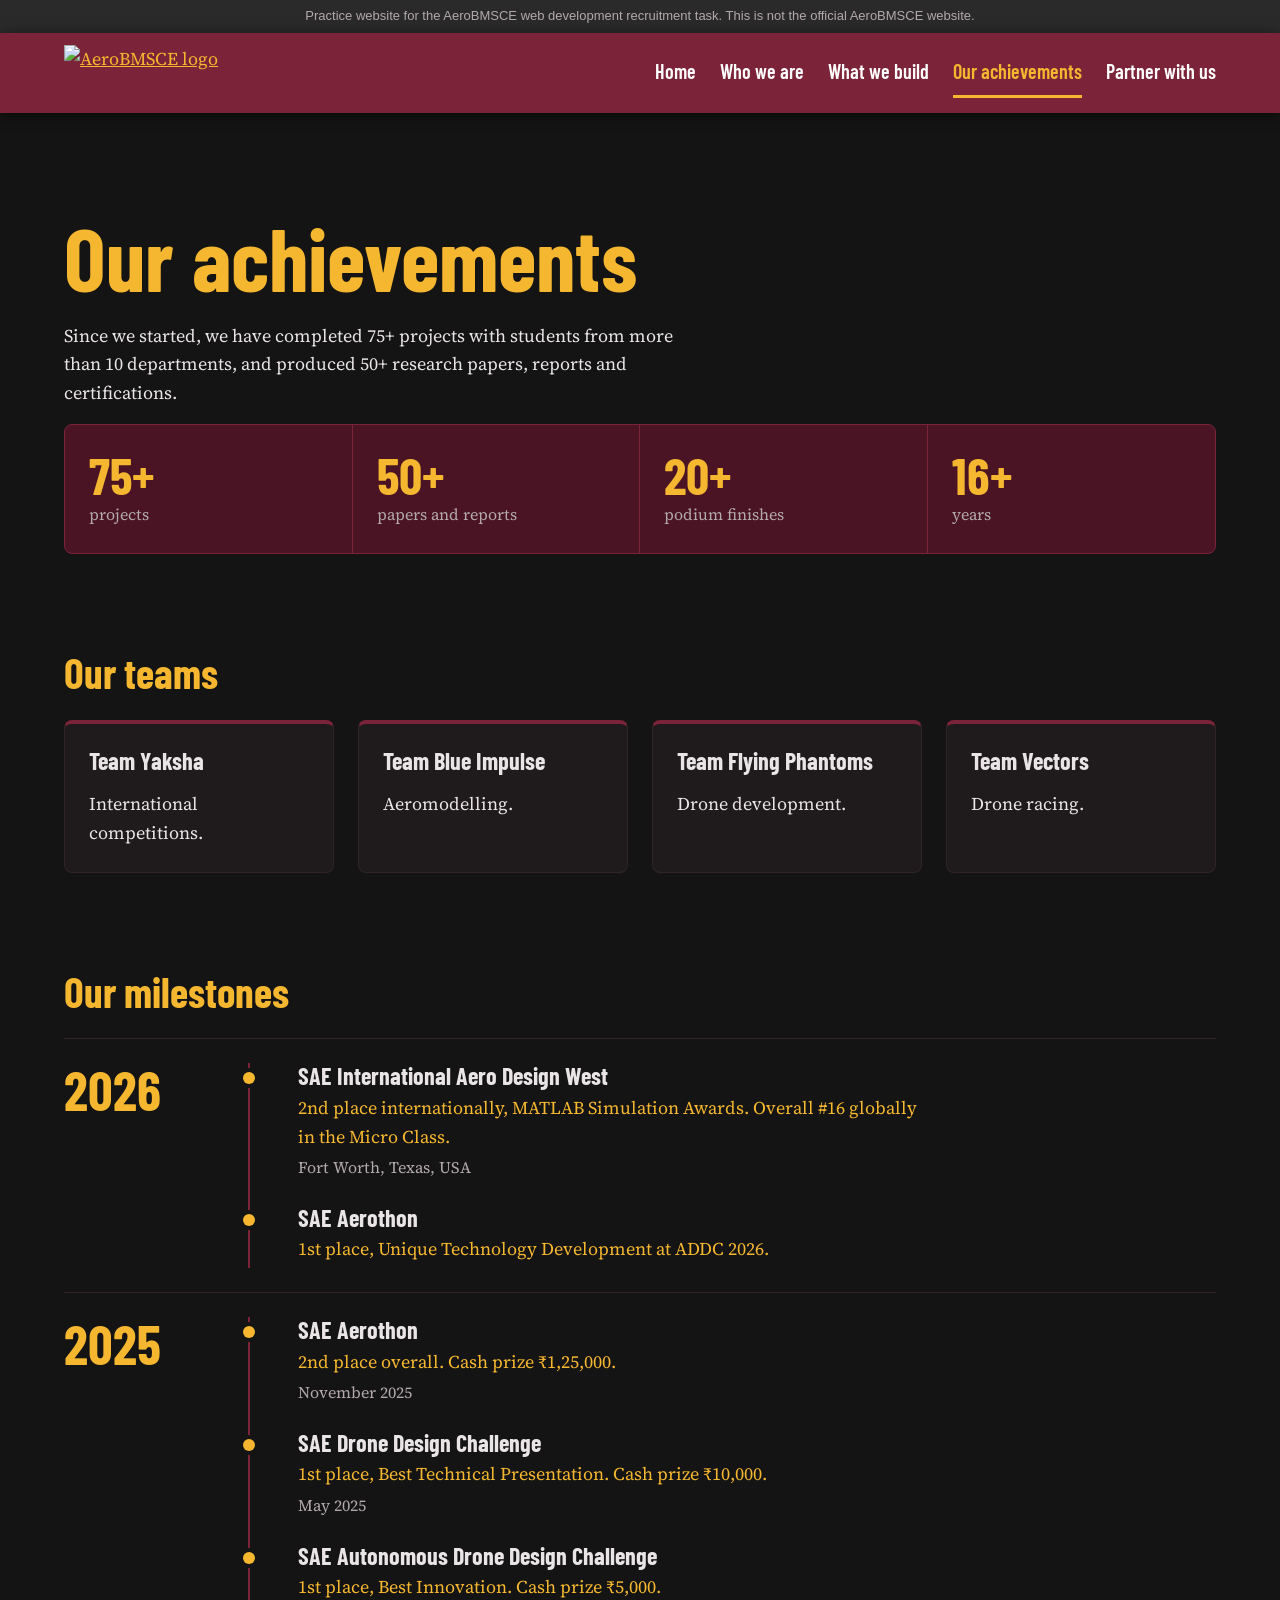
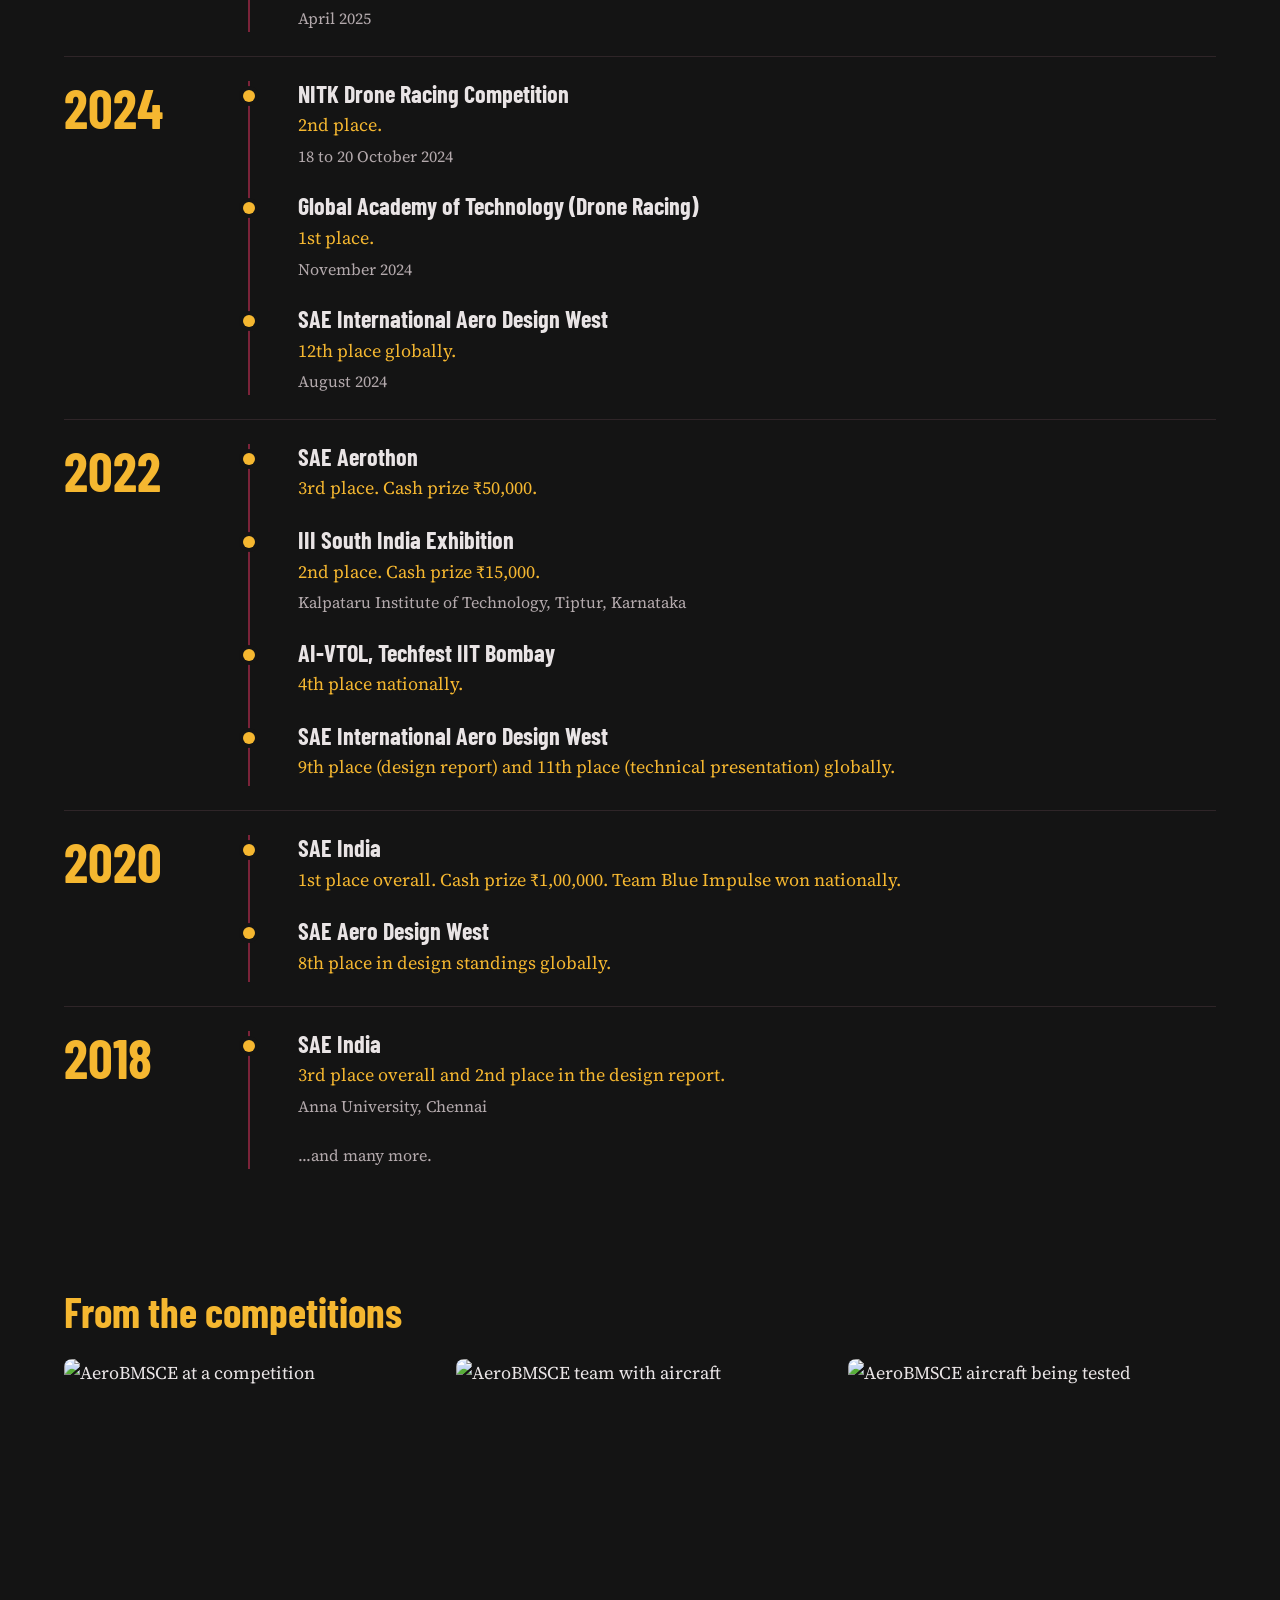
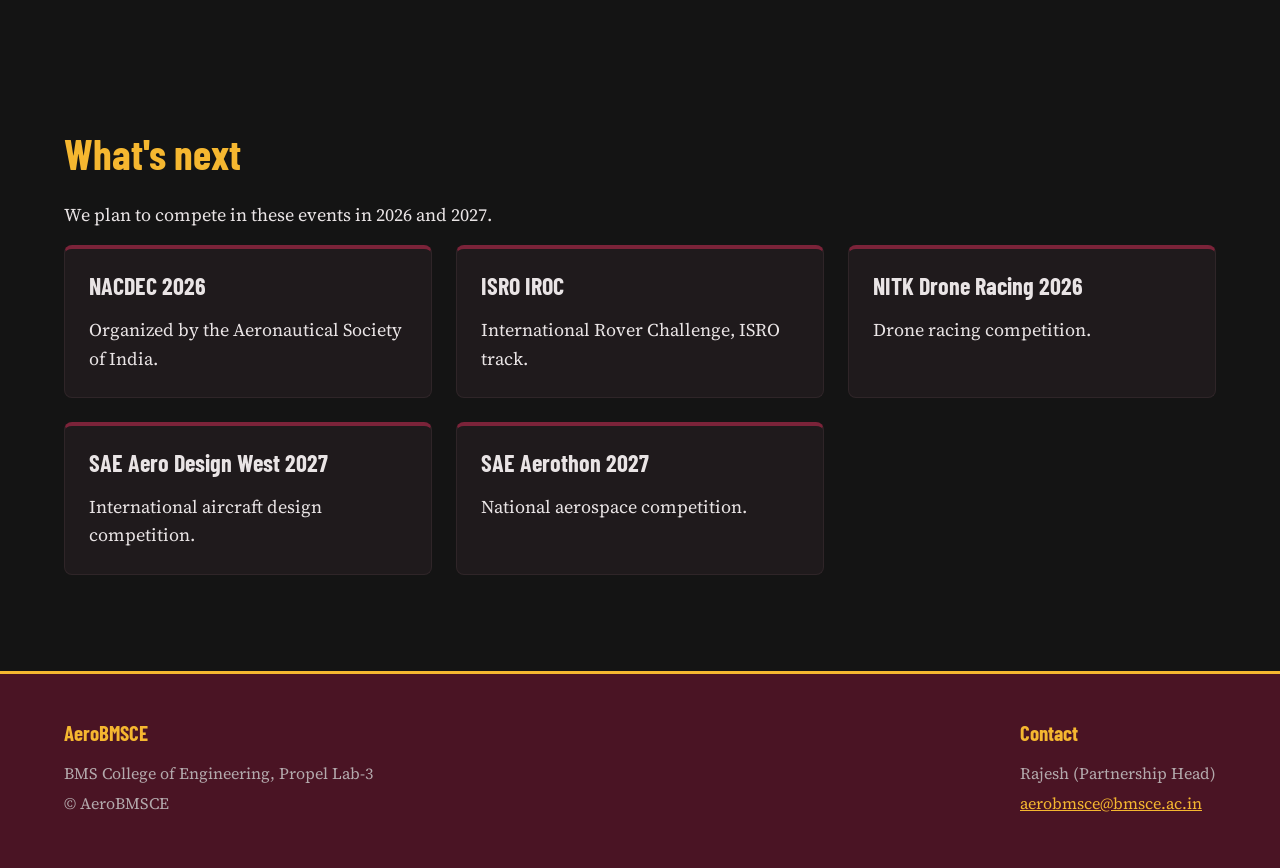
==== achievements.html @ 8222a7ce "Add files via upload" ====
<!DOCTYPE html>
<html lang="en">
<head>
  <meta charset="utf-8">
  <meta name="viewport" content="width=device-width, initial-scale=1">
  <meta name="robots" content="noindex">
  <title>Our achievements | AeroBMSCE</title>

  <link rel="preconnect" href="https://fonts.googleapis.com">
  <link rel="preconnect" href="https://fonts.gstatic.com" crossorigin>
  <link href="https://fonts.googleapis.com/css2?family=Barlow+Condensed:wght@600;700&family=Source+Serif+4:wght@400;600&display=swap" rel="stylesheet">

  <link rel="stylesheet" href="style.css">
</head>
<body>

  <div class="notice">Practice website for the AeroBMSCE web development recruitment task. This is not the official AeroBMSCE website.</div>

  <!-- ===== NAVIGATION ===== -->
  <header class="site-header">
    <div class="container">
      <a class="logo" href="index.html"><img src="images/header-logo.png" alt="AeroBMSCE logo"></a>
      <nav class="nav">
        <a href="index.html">Home</a>
        <a href="who-we-are.html">Who we are</a>
        <a href="what-we-build.html">What we build</a>
        <a href="achievements.html" class="active">Our achievements</a>
        <a href="partner.html">Partner with us</a>
      </nav>
    </div>
  </header>

  <main>

    <!-- ===== TITLE + NUMBERS ===== -->
    <section class="section">
      <div class="container">
        <h1>Our achievements</h1>
        <p>Since we started, we have completed 75+ projects with students from more than 10 departments, and produced 50+ research papers, reports and certifications.</p>
        <div class="stats">
          <div class="stat"><strong>75+</strong><span>projects</span></div>
          <div class="stat"><strong>50+</strong><span>papers and reports</span></div>
          <div class="stat"><strong>20+</strong><span>podium finishes</span></div>
          <div class="stat"><strong>16+</strong><span>years</span></div>
        </div>
      </div>
    </section>

    <!-- ===== OUR TEAMS ===== -->
    <section class="section">
      <div class="container">
        <h2>Our teams</h2>
        <div class="grid grid-4">
          <div class="card"><h3>Team Yaksha</h3><p>International competitions.</p></div>
          <div class="card"><h3>Team Blue Impulse</h3><p>Aeromodelling.</p></div>
          <div class="card"><h3>Team Flying Phantoms</h3><p>Drone development.</p></div>
          <div class="card"><h3>Team Vectors</h3><p>Drone racing.</p></div>
        </div>
      </div>
    </section>

    <!-- ===== MILESTONES BY YEAR ===== -->
    <section class="section">
      <div class="container">
        <h2>Our milestones</h2>

        <div class="year-block">
          <div class="year">2026</div>
          <div>
            <div class="entry">
              <h3>SAE International Aero Design West</h3>
              <p class="result">2nd place internationally, MATLAB Simulation Awards. Overall #16 globally in the Micro Class.</p>
              <p class="meta">Fort Worth, Texas, USA</p>
            </div>
            <div class="entry">
              <h3>SAE Aerothon</h3>
              <p class="result">1st place, Unique Technology Development at ADDC 2026.</p>
            </div>
          </div>
        </div>

        <div class="year-block">
          <div class="year">2025</div>
          <div>
            <div class="entry">
              <h3>SAE Aerothon</h3>
              <p class="result">2nd place overall. Cash prize ₹1,25,000.</p>
              <p class="meta">November 2025</p>
            </div>
            <div class="entry">
              <h3>SAE Drone Design Challenge</h3>
              <p class="result">1st place, Best Technical Presentation. Cash prize ₹10,000.</p>
              <p class="meta">May 2025</p>
            </div>
            <div class="entry">
              <h3>SAE Autonomous Drone Design Challenge</h3>
              <p class="result">1st place, Best Innovation. Cash prize ₹5,000.</p>
              <p class="meta">April 2025</p>
            </div>
          </div>
        </div>

        <div class="year-block">
          <div class="year">2024</div>
          <div>
            <div class="entry">
              <h3>NITK Drone Racing Competition</h3>
              <p class="result">2nd place.</p>
              <p class="meta">18 to 20 October 2024</p>
            </div>
            <div class="entry">
              <h3>Global Academy of Technology (Drone Racing)</h3>
              <p class="result">1st place.</p>
              <p class="meta">November 2024</p>
            </div>
            <div class="entry">
              <h3>SAE International Aero Design West</h3>
              <p class="result">12th place globally.</p>
              <p class="meta">August 2024</p>
            </div>
          </div>
        </div>

        <div class="year-block">
          <div class="year">2022</div>
          <div>
            <div class="entry">
              <h3>SAE Aerothon</h3>
              <p class="result">3rd place. Cash prize ₹50,000.</p>
            </div>
            <div class="entry">
              <h3>III South India Exhibition</h3>
              <p class="result">2nd place. Cash prize ₹15,000.</p>
              <p class="meta">Kalpataru Institute of Technology, Tiptur, Karnataka</p>
            </div>
            <div class="entry">
              <h3>AI-VTOL, Techfest IIT Bombay</h3>
              <p class="result">4th place nationally.</p>
            </div>
            <div class="entry">
              <h3>SAE International Aero Design West</h3>
              <p class="result">9th place (design report) and 11th place (technical presentation) globally.</p>
            </div>
          </div>
        </div>

        <div class="year-block">
          <div class="year">2020</div>
          <div>
            <div class="entry">
              <h3>SAE India</h3>
              <p class="result">1st place overall. Cash prize ₹1,00,000. Team Blue Impulse won nationally.</p>
            </div>
            <div class="entry">
              <h3>SAE Aero Design West</h3>
              <p class="result">8th place in design standings globally.</p>
            </div>
          </div>
        </div>

        <div class="year-block">
          <div class="year">2018</div>
          <div>
            <div class="entry">
              <h3>SAE India</h3>
              <p class="result">3rd place overall and 2nd place in the design report.</p>
              <p class="meta">Anna University, Chennai</p>
            </div>
            <p class="meta">...and many more.</p>
          </div>
        </div>
      </div>
    </section>

    <!-- ===== PHOTOS ===== -->
    <section class="section">
      <div class="container">
        <h2>From the competitions</h2>
        <div class="grid grid-3 gallery">
          <img src="images/photo5.jpg" alt="AeroBMSCE at a competition">
          <img src="images/photo6.jpg" alt="AeroBMSCE team with aircraft">
          <img src="images/photo7.jpg" alt="AeroBMSCE aircraft being tested">
        </div>
      </div>
    </section>

    <!-- ===== WHAT'S NEXT ===== -->
    <section class="section">
      <div class="container">
        <h2>What's next</h2>
        <p>We plan to compete in these events in 2026 and 2027.</p>
        <div class="grid grid-3">
          <div class="card"><h3>NACDEC 2026</h3><p>Organized by the Aeronautical Society of India.</p></div>
          <div class="card"><h3>ISRO IROC</h3><p>International Rover Challenge, ISRO track.</p></div>
          <div class="card"><h3>NITK Drone Racing 2026</h3><p>Drone racing competition.</p></div>
          <div class="card"><h3>SAE Aero Design West 2027</h3><p>International aircraft design competition.</p></div>
          <div class="card"><h3>SAE Aerothon 2027</h3><p>National aerospace competition.</p></div>
        </div>
      </div>
    </section>

  </main>

  <!-- ===== FOOTER ===== -->
  <footer class="site-footer">
    <div class="container">
      <div>
        <h3>AeroBMSCE</h3>
        <p>BMS College of Engineering, Propel Lab-3</p>
        <p>&copy; AeroBMSCE</p>
      </div>
      <div>
        <h3>Contact</h3>
        <p>Rajesh (Partnership Head)</p>
        <p><a href="mailto:aerobmsce@bmsce.ac.in">aerobmsce@bmsce.ac.in</a></p>
      </div>
    </div>
  </footer>

</body>
</html>
---- style.css ----
/* ============================================================
   AeroBMSCE - shared styles (used by every page)
   Sections: 1 Variables | 2 Base | 3 Layout | 4 Header/Footer
             5 Buttons | 6 Cards | 7 Home | 8 Achievements
             9 Partner | 10 Small screens
   Change colors, fonts and spacing in section 1 and the whole
   site updates.
   ============================================================ */

/* ---------- 1. VARIABLES ---------- */
:root {
  /* colors */
  --bg: #141414;
  --surface: #1f1a1c;
  --border: #2f2528;
  --maroon: #7b2339;
  --maroon-deep: #4a1424;
  --gold: #f5b730;
  --text: #e9e4e5;
  --muted: #b3a9ac;

  /* fonts */
  --font-head: "Barlow Condensed", "Arial Narrow", sans-serif;
  --font-body: "Source Serif 4", Georgia, serif;

  /* spacing scale (use these instead of random numbers) */
  --space-1: 8px;
  --space-2: 16px;
  --space-3: 24px;
  --space-4: 48px;
  --space-5: 96px;

  --radius: 8px;
  --shadow: 0 8px 24px rgba(0, 0, 0, 0.45);
  --speed: 0.2s;
}

/* ---------- 2. BASE ---------- */
* { box-sizing: border-box; }

html {
  scroll-behavior: smooth;
  scroll-padding-top: 100px;   /* so the sticky header never hides a target */
}

body {
  margin: 0;
  background: var(--bg);
  color: var(--text);
  font-family: var(--font-body);
  font-size: 18px;
  line-height: 1.6;
  -webkit-font-smoothing: antialiased;
}

::selection { background: var(--gold); color: #141414; }

img { max-width: 100%; height: auto; display: block; }
.rounded { border-radius: var(--radius); }

a { color: var(--gold); transition: color var(--speed); }
a:hover { color: #fff; }
a:focus-visible, button:focus-visible {
  outline: 3px solid var(--gold);
  outline-offset: 3px;
}

h1, h2, h3 {
  font-family: var(--font-head);
  font-weight: 700;
  line-height: 1.1;
  margin: 0 0 var(--space-2);
}
h1 { font-size: clamp(3rem, 7vw, 5.5rem); color: var(--gold); }
h2 { font-size: 2.6rem; color: var(--gold); margin-bottom: var(--space-3); }
h3 { font-size: 1.5rem; color: var(--text); }

p { margin: 0 0 var(--space-2); max-width: 70ch; }
ul { margin: 0; }

/* ---------- 3. LAYOUT ---------- */
.container {
  width: 100%;
  max-width: 1200px;
  margin: 0 auto;
  padding: 0 var(--space-3);
}
.section { padding: var(--space-5) 0 0; }
main > .section:last-child { padding-bottom: var(--space-5); }

.grid { display: grid; gap: var(--space-3); }
.grid-2 { grid-template-columns: repeat(2, 1fr); align-items: center; }
.grid-3 { grid-template-columns: repeat(3, 1fr); }
.grid-4 { grid-template-columns: repeat(4, 1fr); }

/* ---------- 4. HEADER, NAV, FOOTER ---------- */
.notice {
  background: #2a2a2a;
  color: var(--muted);
  font-family: Arial, sans-serif;
  font-size: 13px;
  text-align: center;
  padding: 6px var(--space-2);
}

.site-header {
  background: var(--maroon);
  position: sticky;
  top: 0;
  z-index: 10;
  box-shadow: 0 2px 12px rgba(0, 0, 0, 0.5);
}
.site-header .container {
  display: flex;
  align-items: center;
  justify-content: space-between;
  min-height: 80px;
}
.site-header .logo img { height: 56px; width: auto; }

.nav { display: flex; gap: var(--space-3); }
.nav a {
  font-family: var(--font-head);
  font-size: 1.25rem;
  font-weight: 600;
  color: #fff;
  text-decoration: none;
  padding: var(--space-1) 0;
  border-bottom: 3px solid transparent;
  transition: border-color var(--speed), color var(--speed);
}
.nav a:hover { border-bottom-color: var(--gold); }
.nav a.active { border-bottom-color: var(--gold); color: var(--gold); }

.site-footer {
  background: var(--maroon-deep);
  border-top: 3px solid var(--gold);
  padding: var(--space-4) 0;
  color: var(--muted);
  font-size: 1rem;
}
.site-footer .container {
  display: flex;
  justify-content: space-between;
  gap: var(--space-3);
  flex-wrap: wrap;
}
.site-footer h3 { color: var(--gold); font-size: 1.3rem; }
.site-footer p { margin-bottom: 4px; }

/* ---------- 5. BUTTONS ---------- */
.btn {
  display: inline-block;
  font-family: var(--font-head);
  font-size: 1.25rem;
  font-weight: 700;
  text-decoration: none;
  padding: 12px 28px;
  margin: 0 var(--space-1) var(--space-1) 0;
  border-radius: var(--radius);
  background: var(--gold);
  color: #141414;
  border: 2px solid var(--gold);
  transition: background var(--speed), color var(--speed), transform var(--speed);
}
.btn:hover { background: transparent; color: var(--gold); transform: translateY(-2px); }
.btn-outline { background: transparent; color: var(--gold); }
.btn-outline:hover { background: var(--gold); color: #141414; }

/* ---------- 6. CARDS ---------- */
.card {
  background: var(--surface);
  border: 1px solid var(--border);
  border-top: 4px solid var(--maroon);
  border-radius: var(--radius);
  padding: var(--space-3);
  transition: transform var(--speed), border-top-color var(--speed), box-shadow var(--speed);
}
.card:hover {
  transform: translateY(-4px);
  border-top-color: var(--gold);
  box-shadow: var(--shadow);
}
.card p:last-child { margin-bottom: 0; }

.stats {
  display: grid;
  grid-template-columns: repeat(4, 1fr);
  background: var(--maroon-deep);
  border: 1px solid var(--maroon);
  border-radius: var(--radius);
  overflow: hidden;
}
.stats-2 { grid-template-columns: repeat(2, 1fr); }
.stat { padding: var(--space-3); border-right: 1px solid var(--maroon); }
.stat:last-child { border-right: none; }
.stat strong {
  display: block;
  font-family: var(--font-head);
  font-size: 3.2rem;
  line-height: 1;
  color: var(--gold);
}
.stat span { color: var(--muted); font-size: 1rem; }

/* ---------- 7. HOME ---------- */
.hero {
  min-height: 560px;
  display: flex;
  align-items: flex-end;
  background:
    linear-gradient(to top, rgba(20,20,20,0.95) 5%, rgba(20,20,20,0.35) 70%),
    url("images/photo2.jpg") center 70% / cover;
}
.hero .container { padding-bottom: var(--space-4); }
.hero .tagline {
  font-family: var(--font-head);
  font-size: 1.8rem;
  margin-bottom: var(--space-1);
}
.hero p { color: var(--muted); }

.slideshow {
  position: relative;
  aspect-ratio: 16 / 9;       /* fixed shape = no page jumping between photos */
  overflow: hidden;
  border-radius: var(--radius);
  background: #000;
  box-shadow: var(--shadow);
}
.slideshow img { width: 100%; height: 100%; object-fit: cover; }
.slideshow button {
  position: absolute;
  top: 50%;
  transform: translateY(-50%);
  background: rgba(20, 20, 20, 0.7);
  color: var(--gold);
  border: none;
  font-size: 2rem;
  width: 48px;
  height: 64px;
  cursor: pointer;
  transition: background var(--speed);
}
.slideshow button:hover { background: var(--maroon); }
.slideshow .prev { left: 0; border-radius: 0 var(--radius) var(--radius) 0; }
.slideshow .next { right: 0; border-radius: var(--radius) 0 0 var(--radius); }

/* ---------- 8. ACHIEVEMENTS ---------- */
.year-block {
  display: grid;
  grid-template-columns: 160px 1fr;
  gap: var(--space-3);
  padding: var(--space-3) 0;
  border-top: 1px solid var(--border);
}
.year-block .year {
  position: sticky;          /* year stays visible while you read its entries */
  top: 100px;
  align-self: start;
  font-family: var(--font-head);
  font-size: 3.4rem;
  font-weight: 700;
  line-height: 1;
  color: var(--gold);
}
/* the entries column gets a vertical line with a gold dot per entry */
.year-block > div:last-child {
  border-left: 2px solid var(--maroon);
  padding-left: var(--space-4);
}
.entry { position: relative; margin-bottom: var(--space-3); }
.entry:last-child { margin-bottom: 0; }
.entry::before {
  content: "";
  position: absolute;
  left: calc(-1 * var(--space-4) - 7px);
  top: 0.5em;
  width: 12px;
  height: 12px;
  border-radius: 50%;
  background: var(--gold);
  box-shadow: 0 0 0 4px var(--bg);
}
.entry h3 { margin-bottom: 4px; }
.entry .result { color: var(--gold); margin-bottom: 4px; }
.entry .meta, .meta { color: var(--muted); font-size: 1rem; margin: 0; }

.gallery img {
  width: 100%;
  aspect-ratio: 4 / 3;       /* same shape for every photo */
  object-fit: cover;         /* crop, never stretch */
  border-radius: var(--radius);
  transition: transform var(--speed), box-shadow var(--speed);
}
.gallery img:hover { transform: scale(1.02); box-shadow: var(--shadow); }

/* ---------- 9. PARTNER ---------- */
.tier .tier-icon { width: 48px; height: 48px; margin-bottom: var(--space-1); }
.tier .subtitle { color: var(--gold); margin-bottom: var(--space-2); }
.tier ul, .benefits { padding-left: 20px; }
.tier li, .benefits li { margin-bottom: var(--space-1); font-size: 1rem; }
.benefits li { font-size: 1.1rem; }

/* light panel so dark partner logos stay visible */
.logo-row {
  display: flex;
  flex-wrap: wrap;
  align-items: center;
  gap: var(--space-3);
  background: #f2eeee;
  border-radius: var(--radius);
  padding: var(--space-2) var(--space-3);
  margin-bottom: var(--space-3);
}
.logo-row img { height: 48px; width: auto; max-width: 160px; object-fit: contain; }

/* ---------- 10. SMALL SCREENS ---------- */
@media (max-width: 900px) {
  .grid-3, .grid-4, .stats { grid-template-columns: repeat(2, 1fr); }
  .grid-2 { grid-template-columns: 1fr; }
  .site-header .container { flex-direction: column; padding-top: var(--space-1); padding-bottom: var(--space-1); }
  .nav { flex-wrap: wrap; justify-content: center; gap: var(--space-2); }
  .year-block { grid-template-columns: 1fr; gap: var(--space-1); }
  .year-block .year { position: static; }
}
@media (max-width: 600px) {
  .grid-3, .grid-4, .stats { grid-template-columns: 1fr; }
  .stat { border-right: none; border-bottom: 1px solid var(--maroon); }
}

/* respect people who turn off animations in their system settings */
@media (prefers-reduced-motion: reduce) {
  * { transition: none !important; scroll-behavior: auto !important; }
}
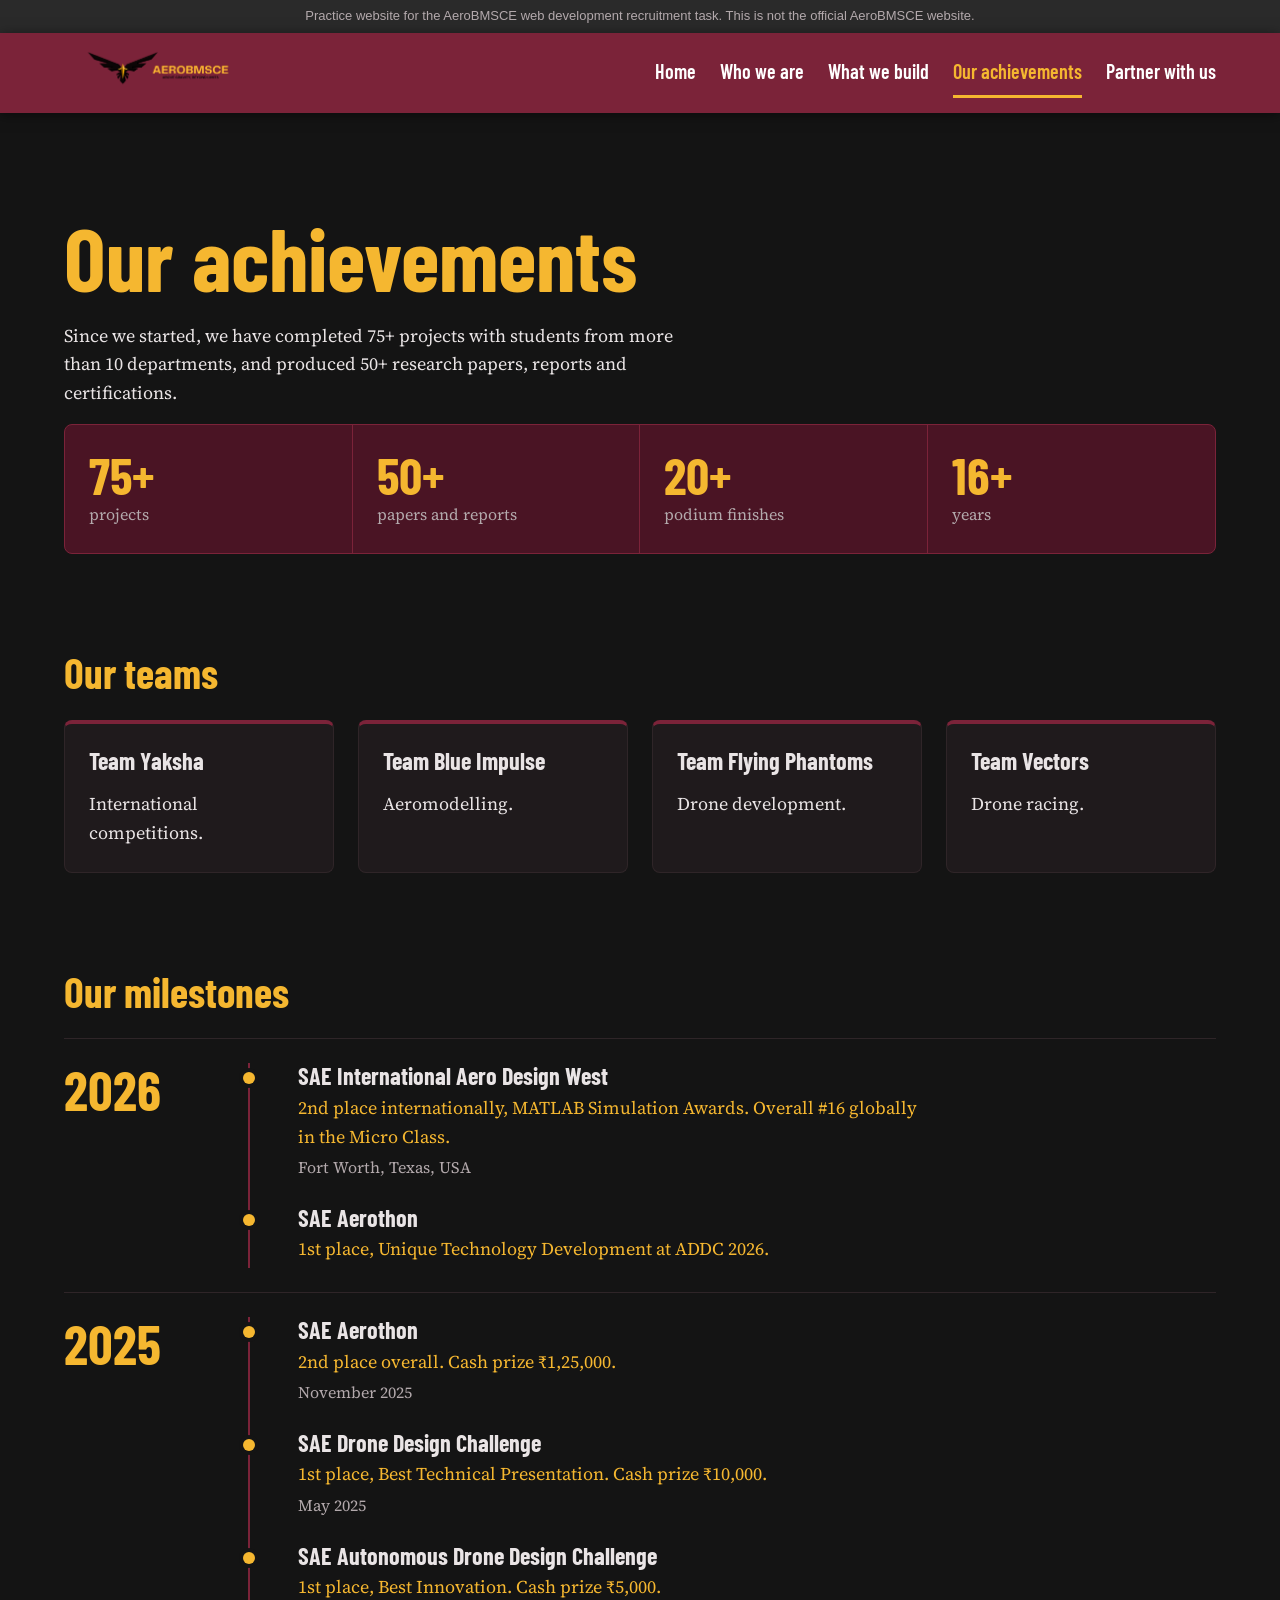
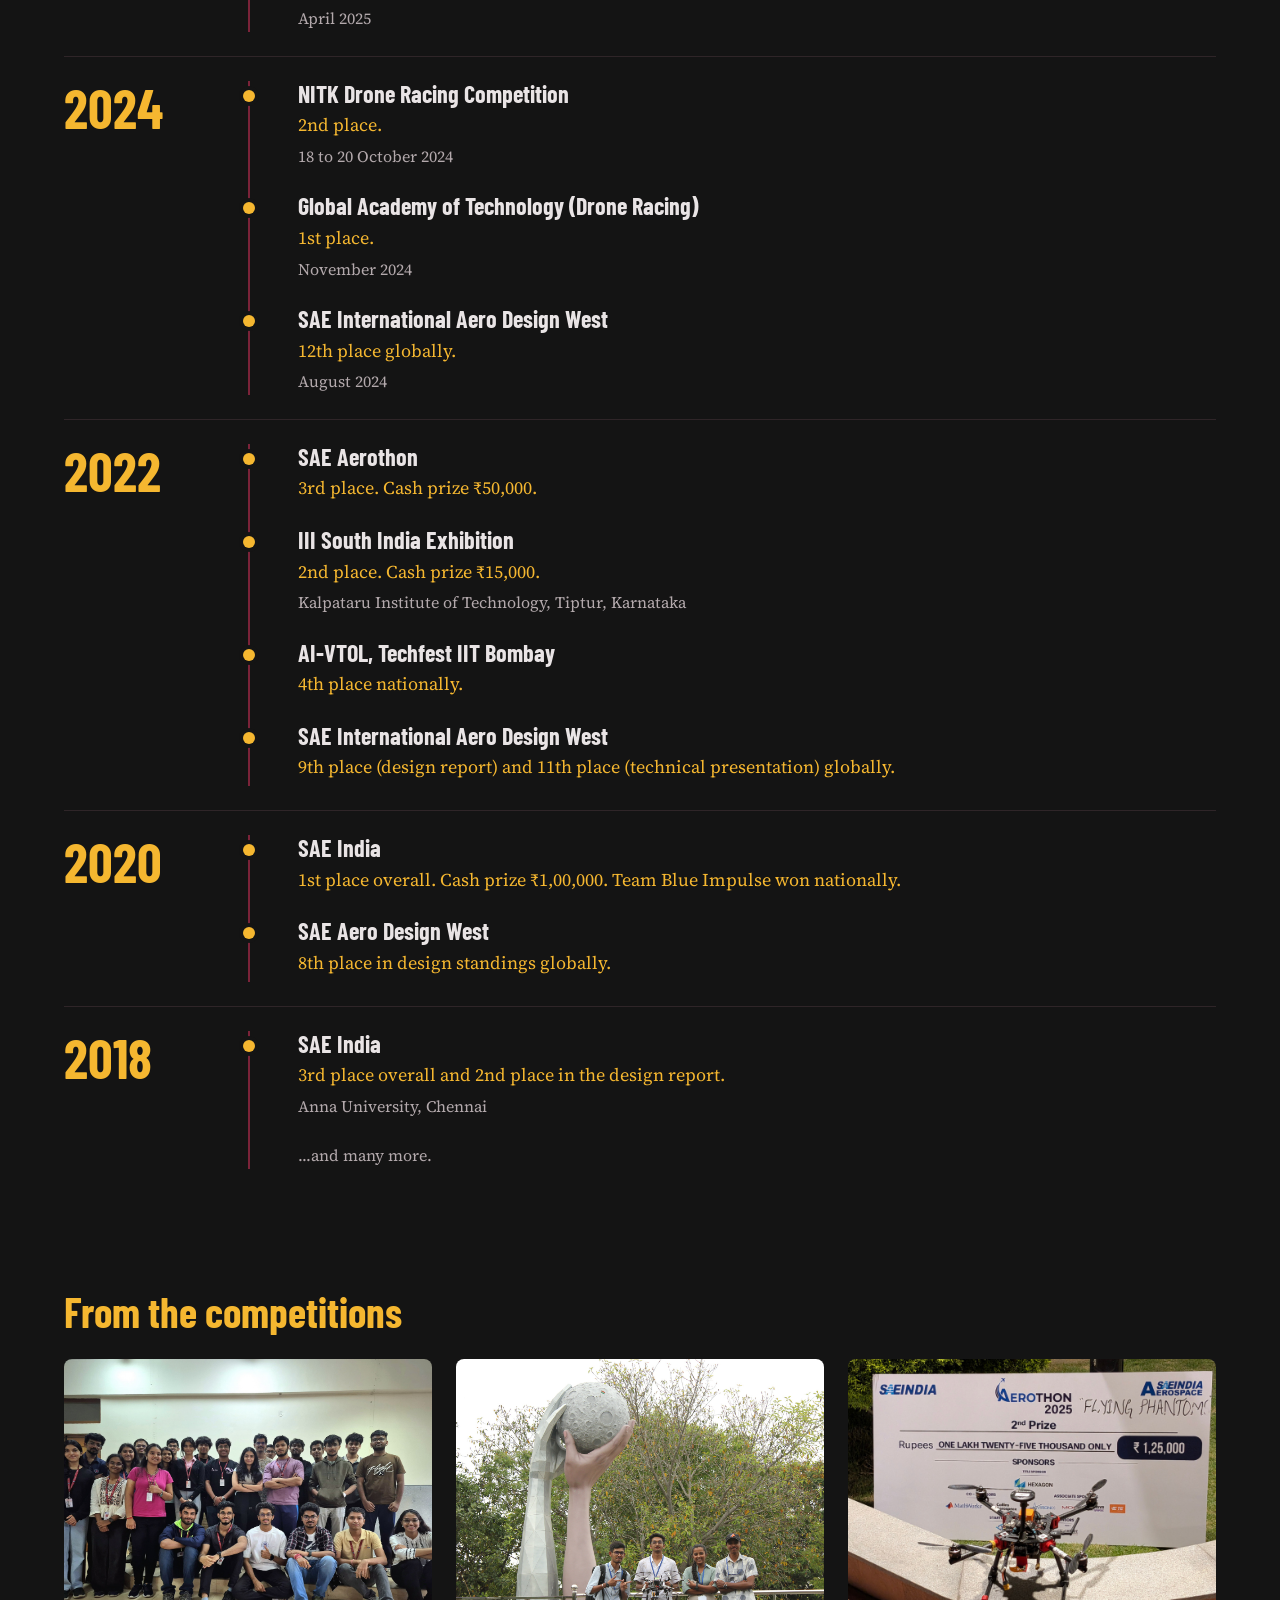
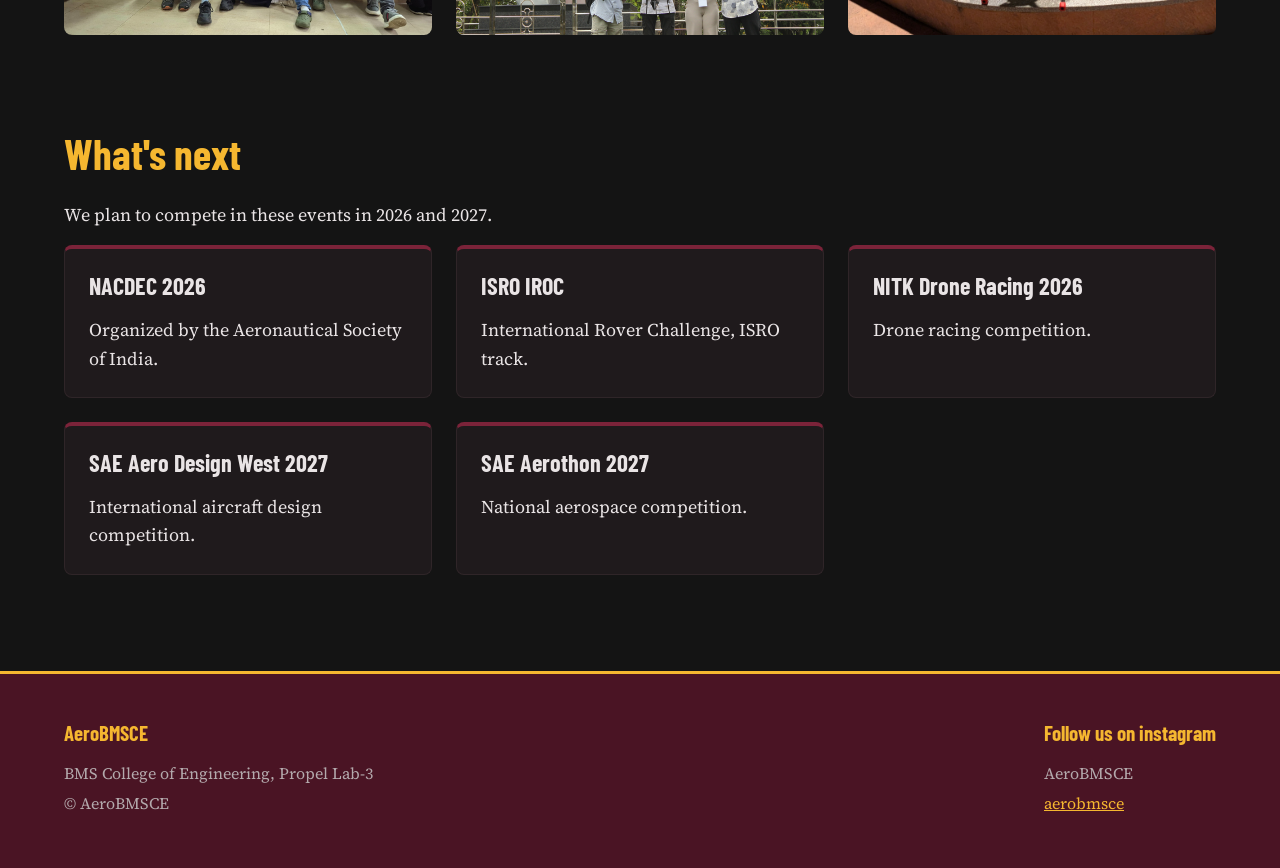
==== commit 5a90d1bc: "Update contact section to promote Instagram" ====
--- a/achievements.html
+++ b/achievements.html
@@ -210,9 +210,9 @@
         <p>&copy; AeroBMSCE</p>
       </div>
       <div>
-        <h3>Contact</h3>
-        <p>Rajesh (Partnership Head)</p>
-        <p><a href="mailto:aerobmsce@bmsce.ac.in">aerobmsce@bmsce.ac.in</a></p>
+        <h3>Follow us on instagram</h3>
+        <p>AeroBMSCE</p>
+        <p><a href="https://www.instagram.com/bmsceaero/">aerobmsce</a></p>
       </div>
     </div>
   </footer>
